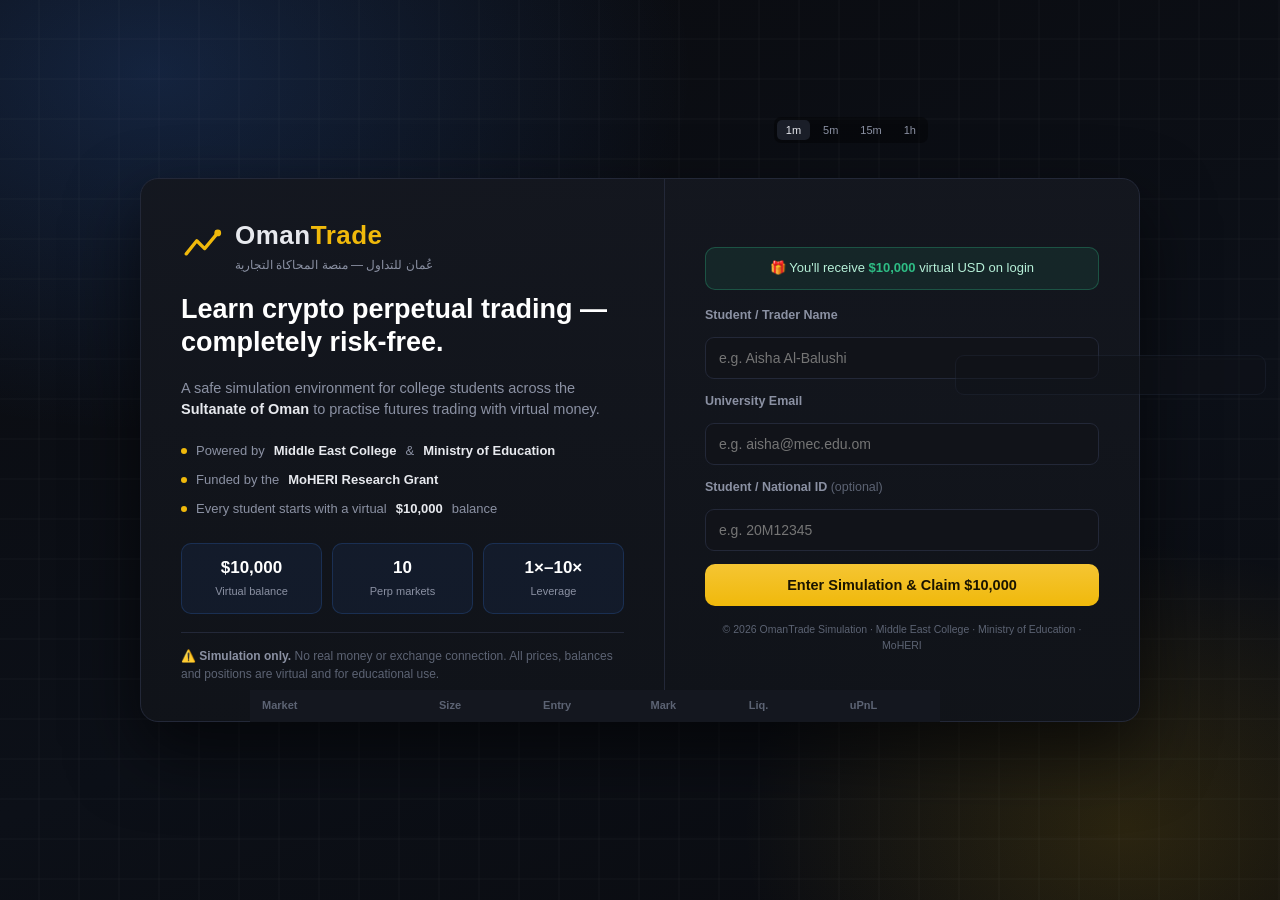
==== index.html @ 2508aff6 "UI overhaul: clearer laptop login (two-column hero) + richer futures trade panel (base size, margin," ====
<!DOCTYPE html>
<html lang="en">
<head>
  <meta charset="UTF-8" />
  <meta name="viewport" content="width=device-width, initial-scale=1.0" />
  <title>OmanTrade — Trading Simulation Platform | Sultanate of Oman</title>
  <meta name="description" content="A Hyperliquid-style trading simulation platform for college students in the Sultanate of Oman. Powered by Middle East College & Ministry of Education. Funded by MoHERI Research Grant." />
  <link rel="stylesheet" href="styles.css" />
  <link rel="preconnect" href="https://fonts.googleapis.com" />
</head>
<body>
  <!-- ========================= LOGIN SCREEN ========================= -->
  <div id="login-screen" class="login-screen">
    <div class="login-bg"></div>
    <div class="login-shell">
      <!-- Left: hero / welcome -->
      <div class="login-hero">
        <div class="brand">
          <div class="brand-mark" aria-hidden="true">
            <svg viewBox="0 0 32 32" width="42" height="42"><path d="M4 22 L12 12 L18 18 L28 6" fill="none" stroke="currentColor" stroke-width="2.5" stroke-linecap="round" stroke-linejoin="round"/><circle cx="28" cy="6" r="2.6" fill="currentColor"/></svg>
          </div>
          <div class="brand-text">
            <h1>Oman<span>Trade</span></h1>
            <p class="brand-sub">عُمان للتداول — منصة المحاكاة التجارية</p>
          </div>
        </div>

        <h2 class="hero-title">Learn crypto perpetual trading —<br/>completely risk-free.</h2>
        <p class="hero-sub">
          A safe simulation environment for college students across the
          <strong>Sultanate of Oman</strong> to practise futures trading with virtual money.
        </p>

        <ul class="partners">
          <li><span class="dot"></span> Powered by <strong>Middle East College</strong> &amp; <strong>Ministry of Education</strong></li>
          <li><span class="dot"></span> Funded by the <strong>MoHERI Research Grant</strong></li>
          <li><span class="dot"></span> Every student starts with a virtual <strong>$10,000</strong> balance</li>
        </ul>

        <div class="hero-stats">
          <div><b>$10,000</b><span>Virtual balance</span></div>
          <div><b>10</b><span>Perp markets</span></div>
          <div><b>1×–10×</b><span>Leverage</span></div>
        </div>

        <p class="disclaimer">
          ⚠️ <strong>Simulation only.</strong> No real money or exchange connection. All prices,
          balances and positions are virtual and for educational use.
        </p>
      </div>

      <!-- Right: login form -->
      <div class="login-form-card">
        <div class="grant-badge">🎁 You'll receive <strong>$10,000</strong> virtual USD on login</div>
        <form id="login-form" class="login-form" novalidate>
          <label for="login-name">Student / Trader Name</label>
          <input id="login-name" name="name" type="text" autocomplete="name" placeholder="e.g. Aisha Al-Balushi" required />

          <label for="login-email">University Email</label>
          <input id="login-email" name="email" type="email" autocomplete="email" placeholder="e.g. aisha@mec.edu.om" required />

          <label for="login-id">Student / National ID <span class="optional">(optional)</span></label>
          <input id="login-id" name="studentId" type="text" placeholder="e.g. 20M12345" />

          <button type="submit" class="btn-primary btn-block">
            Enter Simulation &amp; Claim $10,000
          </button>
          <p id="login-error" class="form-error" role="alert" hidden></p>
        </form>
        <p class="login-foot">© <span id="year"></span> OmanTrade Simulation · Middle East College · Ministry of Education · MoHERI</p>
      </div>
    </div>
  </div>

  <!-- ========================= TRADING APP ========================= -->
  <div id="app" class="app" hidden>
    <!-- Top bar -->
    <header class="topbar">
      <div class="topbar-left">
        <div class="brand-mini">
          <span class="brand-mark-mini">O</span> Oman<span>Trade</span>
        </div>
        <span class="env-badge">SIMULATION</span>
      </div>
      <div class="topbar-right">
        <div class="acct-stat">
          <span class="acct-label">Equity</span>
          <span class="acct-val" id="hdr-equity">$10,000.00</span>
        </div>
        <div class="acct-stat">
          <span class="acct-label">Available</span>
          <span class="acct-val" id="hdr-available">$10,000.00</span>
        </div>
        <div class="acct-stat">
          <span class="acct-label">PnL</span>
          <span class="acct-val" id="hdr-pnl">$0.00</span>
        </div>
        <div class="acct-user">
          <span id="hdr-user">Trader</span>
          <button id="reset-btn" class="btn-ghost" title="Reset simulation account">Reset</button>
          <button id="logout-btn" class="btn-ghost" title="Log out">Logout</button>
        </div>
      </div>
    </header>

    <main class="layout">
      <!-- Markets -->
      <section class="panel markets" aria-label="Markets">
        <div class="panel-head">
          <input id="market-search" type="search" placeholder="Search market…" aria-label="Search market" />
        </div>
        <div class="market-list" id="market-list" role="listbox" aria-label="Available markets"></div>
      </section>

      <!-- Center: chart + positions -->
      <section class="panel center">
        <div class="ticker" id="ticker">
          <div class="ticker-name" id="ticker-name">BTC-PERP</div>
          <div class="ticker-price" id="ticker-price">$0.00</div>
          <div class="ticker-change" id="ticker-change">0.00%</div>
          <div class="ticker-stats" id="ticker-stats"></div>
        </div>
        <div class="chart-wrap">
          <canvas id="chart" aria-label="Price chart"></canvas>
          <div class="chart-interval" id="chart-interval">
            <button data-tf="1m" class="active">1m</button>
            <button data-tf="5m">5m</button>
            <button data-tf="15m">15m</button>
            <button data-tf="1h">1h</button>
          </div>
        </div>
        <div class="bottom-tabs">
          <div class="tab-head">
            <button class="tab active" data-tab="positions">Positions</button>
            <button class="tab" data-tab="orders">Open Orders</button>
            <button class="tab" data-tab="history">History</button>
          </div>
          <div class="tab-body">
            <div class="tab-pane active" id="pane-positions">
              <table class="data-table">
                <thead><tr><th>Market</th><th>Size</th><th>Entry</th><th>Mark</th><th>Liq.</th><th>uPnL</th><th></th></tr></thead>
                <tbody id="positions-body"><tr class="empty"><td colspan="7">No open positions</td></tr></tbody>
              </table>
            </div>
            <div class="tab-pane" id="pane-orders">
              <table class="data-table">
                <thead><tr><th>Market</th><th>Side</th><th>Type</th><th>Price</th><th>Size</th><th></th></tr></thead>
                <tbody id="orders-body"><tr class="empty"><td colspan="6">No open orders</td></tr></tbody>
              </table>
            </div>
            <div class="tab-pane" id="pane-history">
              <table class="data-table">
                <thead><tr><th>Time</th><th>Market</th><th>Side</th><th>Type</th><th>Price</th><th>Size</th></tr></thead>
                <tbody id="history-body"><tr class="empty"><td colspan="6">No trades yet</td></tr></tbody>
              </table>
            </div>
          </div>
        </div>
      </section>

      <!-- Right: order book + trade -->
      <aside class="panel right">
        <div class="orderbook" id="orderbook" aria-label="Order book">
          <div class="ob-title">Order Book</div>
          <div class="ob-head"><span>Price</span><span>Size</span><span>Total</span></div>
          <div class="ob-asks" id="ob-asks"></div>
          <div class="ob-mid" id="ob-mid">$0.00</div>
          <div class="ob-bids" id="ob-bids"></div>
        </div>

        <div class="trade">
          <div class="perp-tag" id="perp-tag">BTC-PERP · Perpetual Futures</div>

          <div class="side-toggle">
            <button id="side-buy" class="active" data-side="buy">Buy / Long</button>
            <button id="side-sell" data-side="sell">Sell / Short</button>
          </div>

          <div class="type-toggle">
            <button id="type-market" class="active" data-type="market">Market</button>
            <button id="type-limit" data-type="limit">Limit</button>
          </div>

          <label class="field" id="price-field">
            <span>Limit Price (USD)</span>
            <input id="trade-price" type="number" step="any" inputmode="decimal" disabled />
          </label>

          <label class="field">
            <span>Order Size (USD notional)</span>
            <input id="trade-size" type="number" step="any" min="0" inputmode="decimal" placeholder="0.00" />
          </label>
          <div class="field-hint" id="trade-base">≈ 0.00000 BTC</div>

          <div class="lev">
            <span>Leverage</span>
            <div class="lev-options" id="lev-options">
              <button data-lev="1">1×</button><button data-lev="2">2×</button>
              <button class="active" data-lev="5">5×</button><button data-lev="10">10×</button>
            </div>
          </div>

          <div class="quick-size" id="quick-size">
            <button data-pct="25">25%</button><button data-pct="50">50%</button>
            <button data-pct="75">75%</button><button data-pct="100">Max</button>
          </div>

          <div class="order-summary" id="trade-margin-info">
            <div><span>Order Value</span><b id="os-value">$0.00</b></div>
            <div><span>MarginReq</span><b id="os-margin">$0.00</b></div>
            <div><span>Liq. Price</span><b id="os-liq">—</b></div>
          </div>

          <button id="trade-submit" class="btn-primary btn-block">Buy / Long BTC-PERP</button>
          <p class="trade-info" id="trade-info">Available: $10,000.00</p>
        </div>
      </aside>
    </main>
  </div>

  <div id="toast" class="toast" role="status" aria-live="polite"></div>

  <script src="app.js"></script>
</body>
</html>
---- styles.css ----
:root {
  --bg: #0a0b0f;
  --bg-2: #111319;
  --panel: #14171f;
  --panel-2: #1a1e28;
  --border: #232838;
  --text: #e7e9ee;
  --muted: #8b91a3;
  --muted-2: #5c6373;
  --green: #2ebd85;
  --green-dim: #14492f;
  --red: #f6465d;
  --red-dim: #4a1722;
  --accent: #f0b90b;
  --accent-2: #3b82f6;
  --radius: 10px;
  --mono: "SF Mono", "Roboto Mono", ui-monospace, Menlo, Consolas, monospace;
  font-synthesis: none;
}

* { box-sizing: border-box; margin: 0; padding: 0; }
html, body { height: 100%; }
body {
  background: var(--bg);
  color: var(--text);
  font-family: -apple-system, BlinkMacSystemFont, "Segoe UI", Roboto, Helvetica, Arial, sans-serif;
  font-size: 14px;
  line-height: 1.45;
  -webkit-font-smoothing: antialiased;
}
button { font-family: inherit; cursor: pointer; border: none; background: none; color: inherit; }
input { font-family: inherit; }
a { color: var(--accent-2); }
::-webkit-scrollbar { width: 8px; height: 8px; }
::-webkit-scrollbar-thumb { background: #2a2f3d; border-radius: 4px; }
::-webkit-scrollbar-track { background: transparent; }

.green { color: var(--green); }
.red { color: var(--red); }
.mono { font-family: var(--mono); }

/* ========================= LOGIN ========================= */
.login-screen {
  position: fixed; inset: 0;
  display: flex; align-items: center; justify-content: center;
  padding: 28px 20px; overflow-y: auto;
}
.login-bg {
  position: fixed; inset: 0; z-index: 0;
  background:
    radial-gradient(900px 600px at 12% 8%, rgba(59,130,246,0.20), transparent 60%),
    radial-gradient(700px 520px at 88% 92%, rgba(240,185,11,0.14), transparent 55%),
    linear-gradient(160deg, #0a0b0f, #0c1018 60%, #0a0b0f);
}
.login-bg::after {
  content: ""; position: absolute; inset: 0;
  background-image: url("data:image/svg+xml,%3Csvg xmlns='http://www.w3.org/2000/svg' width='40' height='40'%3E%3Cpath d='M0 39h40M39 0v40' stroke='%23ffffff' stroke-opacity='0.03'/%3E%3C/svg%3E");
}
.login-shell {
  position: relative; z-index: 1;
  width: 100%; max-width: 1000px;
  display: grid; grid-template-columns: 1.05fr 0.95fr; gap: 0;
  background: linear-gradient(180deg, rgba(20,23,31,0.96), rgba(16,19,25,0.96));
  border: 1px solid var(--border); border-radius: 18px; overflow: hidden;
  box-shadow: 0 30px 70px rgba(0,0,0,0.6);
}
.login-hero {
  padding: 38px 40px; border-right: 1px solid var(--border);
  display: flex; flex-direction: column; gap: 18px;
}
.brand { display: flex; align-items: center; gap: 12px; }
.brand-mark { color: var(--accent); display: flex; }
.brand-text h1 { font-size: 26px; letter-spacing: 0.5px; font-weight: 800; }
.brand-text h1 span { color: var(--accent); }
.brand-sub { color: var(--muted); font-size: 12px; margin-top: 2px; }

.hero-title { font-size: 27px; line-height: 1.25; font-weight: 800; color: #fff; }
.hero-sub { color: var(--muted); font-size: 14.5px; }
.hero-sub strong { color: var(--text); }

.partners { list-style: none; display: grid; gap: 10px; margin-top: 4px; }
.partners li { display: flex; align-items: flex-start; gap: 9px; font-size: 13px; color: var(--muted); }
.partners li strong { color: var(--text); }
.partners .dot { margin-top: 6px; width: 6px; height: 6px; min-width: 6px; border-radius: 50%; background: var(--accent); }

.hero-stats { display: grid; grid-template-columns: repeat(3,1fr); gap: 10px; margin-top: 6px; }
.hero-stats div {
  background: rgba(59,130,246,0.07); border: 1px solid rgba(59,130,246,0.2);
  border-radius: 10px; padding: 12px 10px; text-align: center;
}
.hero-stats b { display: block; font-size: 17px; font-weight: 800; color: #fff; }
.hero-stats span { font-size: 11px; color: var(--muted); }

.disclaimer {
  font-size: 12px; color: var(--muted-2); line-height: 1.5;
  border-top: 1px solid var(--border); padding-top: 14px;
}
.disclaimer strong { color: var(--muted); }

.login-form-card { padding: 38px 40px; display: flex; flex-direction: column; gap: 16px; justify-content: center; }
.grant-badge {
  background: rgba(46,189,133,0.10); border: 1px solid rgba(46,189,133,0.3);
  color: #b6f0d8; border-radius: 10px; padding: 11px 14px; font-size: 13px; text-align: center;
}
.grant-badge strong { color: var(--green); }

.login-form { display: grid; gap: 13px; }
.login-form label { font-size: 12.5px; color: var(--muted); font-weight: 600; }
.login-form .optional { color: var(--muted-2); font-weight: 400; }
.login-form input {
  background: var(--bg-2); border: 1px solid var(--border);
  border-radius: 9px; padding: 12px 13px; color: var(--text); font-size: 14px; width: 100%;
  transition: border-color .15s;
}
.login-form input:focus { outline: none; border-color: var(--accent-2); }
.btn-primary {
  background: linear-gradient(180deg, #f5c533, var(--accent));
  color: #1a1400; font-weight: 700; border-radius: 10px;
  padding: 13px 16px; font-size: 14.5px; transition: filter .15s, transform .05s;
}
.btn-primary:hover { filter: brightness(1.05); }
.btn-primary:active { transform: translateY(1px); }
.btn-block { width: 100%; }
.form-error { color: var(--red); font-size: 12.5px; }
.login-foot { text-align: center; font-size: 10.5px; color: var(--muted-2); }

@media (max-width: 860px) {
  .login-shell { grid-template-columns: 1fr; max-width: 460px; }
  .login-hero { border-right: none; border-bottom: 1px solid var(--border); }
}

/* ========================= APP ========================= */
.app { display: flex; flex-direction: column; height: 100vh; }

.topbar {
  display: flex; align-items: center; justify-content: space-between;
  height: 54px; padding: 0 16px;
  background: var(--panel); border-bottom: 1px solid var(--border); flex-shrink: 0;
}
.topbar-left { display: flex; align-items: center; gap: 12px; }
.brand-mini { font-weight: 800; font-size: 15px; letter-spacing: .3px; }
.brand-mini span { color: var(--accent); }
.brand-mark-mini {
  display: inline-flex; align-items: center; justify-content: center;
  width: 22px; height: 22px; border-radius: 6px; margin-right: 6px;
  background: var(--accent); color: #1a1400; font-weight: 900; font-size: 13px; vertical-align: middle;
}
.env-badge {
  font-size: 10px; font-weight: 700; letter-spacing: .8px; color: var(--accent);
  background: rgba(240,185,11,0.12); border: 1px solid rgba(240,185,11,0.3);
  border-radius: 5px; padding: 2px 7px;
}
.topbar-right { display: flex; align-items: center; gap: 18px; }
.acct-stat { display: flex; flex-direction: column; align-items: flex-end; }
.acct-label { font-size: 10px; color: var(--muted-2); text-transform: uppercase; letter-spacing: .5px; }
.acct-val { font-family: var(--mono); font-size: 14px; font-weight: 600; }
.acct-user { display: flex; align-items: center; gap: 8px; }
.acct-user span { font-size: 13px; color: var(--text); max-width: 110px; overflow: hidden; text-overflow: ellipsis; white-space: nowrap; }
.btn-ghost { border: 1px solid var(--border); border-radius: 7px; padding: 6px 12px; color: var(--muted); font-size: 12px; }
.btn-ghost:hover { color: var(--text); border-color: var(--muted-2); }

.layout { flex: 1; display: grid; grid-template-columns: 250px 1fr 340px; min-height: 0; }
.panel { background: var(--panel); min-height: 0; display: flex; flex-direction: column; }
.markets { border-right: 1px solid var(--border); }
.center { background: var(--bg); }
.right { border-left: 1px solid var(--border); overflow-y: auto; }

.panel-head { padding: 10px; border-bottom: 1px solid var(--border); }
#market-search {
  width: 100%; background: var(--bg-2); border: 1px solid var(--border);
  border-radius: 8px; padding: 9px 11px; color: var(--text); font-size: 13px;
}
#market-search:focus { outline: none; border-color: var(--accent-2); }

.market-list { overflow-y: auto; flex: 1; }
.market-row {
  display: grid; grid-template-columns: 1fr auto; gap: 2px;
  padding: 10px 12px; border-bottom: 1px solid rgba(35,40,56,0.5);
  cursor: pointer; transition: background .12s;
}
.market-row:hover { background: var(--panel-2); }
.market-row.active { background: var(--panel-2); box-shadow: inset 3px 0 0 var(--accent); }
.market-row .m-name { font-weight: 600; font-size: 13px; }
.market-row .m-sub { font-size: 10.5px; color: var(--muted-2); }
.market-row .m-price { font-family: var(--mono); font-size: 13px; text-align: right; }
.market-row .m-chg { font-family: var(--mono); font-size: 11px; text-align: right; }

/* center */
.ticker { display: flex; align-items: baseline; gap: 18px; padding: 12px 16px; border-bottom: 1px solid var(--border); flex-wrap: wrap; }
.ticker-name { font-size: 18px; font-weight: 800; }
.ticker-price { font-family: var(--mono); font-size: 21px; font-weight: 700; }
.ticker-change { font-family: var(--mono); font-size: 13px; }
.ticker-stats { display: flex; gap: 16px; margin-left: auto; color: var(--muted); font-size: 12px; flex-wrap: wrap; }
.ticker-stats span { white-space: nowrap; }
.ticker-stats b { color: var(--text); font-family: var(--mono); font-weight: 600; }

.chart-wrap { position: relative; flex: 1; min-height: 200px; }
#chart { width: 100%; height: 100%; display: block; }
.chart-interval {
  position: absolute; top: 8px; right: 12px; display: flex; gap: 4px;
  background: rgba(0,0,0,0.35); border-radius: 7px; padding: 3px;
}
.chart-interval button { font-size: 11px; padding: 4px 9px; border-radius: 5px; color: var(--muted); }
.chart-interval button.active { background: var(--panel-2); color: var(--text); }

.bottom-tabs { border-top: 1px solid var(--border); height: 250px; display: flex; flex-direction: column; background: var(--panel); }
.tab-head { display: flex; gap: 4px; padding: 6px 10px 0; border-bottom: 1px solid var(--border); }
.tab { font-size: 12.5px; padding: 8px 12px; color: var(--muted); border-bottom: 2px solid transparent; }
.tab.active { color: var(--text); border-bottom-color: var(--accent); }
.tab-body { flex: 1; overflow-y: auto; }
.tab-pane { display: none; }
.tab-pane.active { display: block; }

.data-table { width: 100%; border-collapse: collapse; font-size: 12.5px; }
.data-table th { text-align: right; color: var(--muted-2); font-weight: 600; font-size: 11px; padding: 8px 12px; position: sticky; top: 0; background: var(--panel); }
.data-table th:first-child, .data-table td:first-child { text-align: left; }
.data-table td { text-align: right; padding: 9px 12px; border-bottom: 1px solid rgba(35,40,56,0.5); font-family: var(--mono); }
.data-table td:first-child { font-family: inherit; font-weight: 600; }
.data-table .empty td { text-align: center; color: var(--muted-2); font-family: inherit; padding: 28px; }
.btn-close-pos { font-size: 11px; padding: 4px 10px; border-radius: 6px; border: 1px solid var(--border); color: var(--red); }
.btn-close-pos:hover { background: var(--red-dim); }
.btn-cancel { font-size: 11px; padding: 4px 10px; border-radius: 6px; border: 1px solid var(--border); color: var(--muted); }
.btn-cancel:hover { background: var(--panel-2); }

/* order book */
.orderbook { padding: 8px 10px 12px; border-bottom: 1px solid var(--border); flex-shrink: 0; }
.ob-title { font-size: 11px; color: var(--muted-2); text-transform: uppercase; letter-spacing: .5px; padding: 2px 4px 8px; }
.ob-head { display: grid; grid-template-columns: 1fr 1fr 1fr; font-size: 10.5px; color: var(--muted-2); padding: 0 4px 5px; }
.ob-head span:not(:first-child) { text-align: right; }
.ob-asks, .ob-bids { display: flex; flex-direction: column-reverse; }
.ob-row { position: relative; display: grid; grid-template-columns: 1fr 1fr 1fr; font-family: var(--mono); font-size: 12px; padding: 2px 4px; }
.ob-row span:not(:first-child) { text-align: right; }
.ob-row .ob-depth { position: absolute; top: 0; bottom: 0; right: 0; opacity: .14; z-index: 0; }
.ob-asks .ob-row .ob-depth { background: var(--red); }
.ob-bids .ob-row .ob-depth { background: var(--green); }
.ob-asks .ob-row span:first-child { color: var(--red); }
.ob-bids .ob-row span:first-child { color: var(--green); }
.ob-row span { position: relative; z-index: 1; }
.ob-mid { text-align: center; font-family: var(--mono); font-size: 15px; font-weight: 700; padding: 7px 0; border-top: 1px solid var(--border); border-bottom: 1px solid var(--border); margin: 4px 0; }

/* trade */
.trade { padding: 14px; display: grid; gap: 13px; flex-shrink: 0; }
.perp-tag { font-size: 12px; color: var(--muted); font-weight: 600; text-align: center;
  background: var(--bg-2); border: 1px solid var(--border); border-radius: 7px; padding: 7px; }
.perp-tag b { color: var(--text); }

.side-toggle, .type-toggle { display: grid; grid-template-columns: 1fr 1fr; gap: 8px; }
.side-toggle button, .type-toggle button {
  padding: 11px; border-radius: 9px; font-weight: 700; font-size: 13.5px;
  border: 1px solid var(--border); color: var(--muted); background: var(--bg-2);
}
#side-buy.active { background: var(--green-dim); color: var(--green); border-color: var(--green); }
#side-sell.active { background: var(--red-dim); color: var(--red); border-color: var(--red); }
.type-toggle button.active { background: var(--panel-2); color: var(--text); border-color: var(--muted-2); }

.field { display: grid; gap: 6px; }
.field > span { font-size: 12px; color: var(--muted); }
.field input { background: var(--bg-2); border: 1px solid var(--border); border-radius: 9px; padding: 11px 12px; color: var(--text); font-family: var(--mono); font-size: 14px; }
.field input:focus { outline: none; border-color: var(--accent-2); }
.field input:disabled { opacity: .45; }
.field-hint { font-size: 11.5px; color: var(--muted-2); font-family: var(--mono); margin-top: -6px; }

.lev { display: flex; align-items: center; justify-content: space-between; }
.lev > span { font-size: 12px; color: var(--muted); }
.lev-options { display: flex; gap: 5px; }
.lev-options button { font-size: 11.5px; padding: 6px 11px; border-radius: 7px; border: 1px solid var(--border); color: var(--muted); }
.lev-options button.active { background: var(--accent); color: #1a1400; border-color: var(--accent); font-weight: 700; }

.quick-size { display: grid; grid-template-columns: repeat(4,1fr); gap: 6px; }
.quick-size button { font-size: 11.5px; padding: 8px 0; border-radius: 7px; border: 1px solid var(--border); color: var(--muted); }
.quick-size button:hover { color: var(--text); border-color: var(--muted-2); }

.order-summary {
  display: grid; gap: 6px; background: var(--bg-2); border: 1px solid var(--border);
  border-radius: 9px; padding: 10px 12px;
}
.order-summary div { display: flex; justify-content: space-between; font-size: 12px; }
.order-summary span { color: var(--muted); }
.order-summary b { font-family: var(--mono); color: var(--text); font-weight: 600; }

.trade-info { font-size: 11.5px; color: var(--muted-2); text-align: center; }

/* toast */
.toast {
  position: fixed; bottom: 24px; left: 50%; transform: translateX(-50%) translateY(20px);
  background: var(--panel-2); border: 1px solid var(--border); color: var(--text);
  padding: 12px 18px; border-radius: 10px; font-size: 13px; opacity: 0;
  pointer-events: none; transition: opacity .2s, transform .2s; z-index: 100;
  box-shadow: 0 12px 30px rgba(0,0,0,0.5); max-width: 90%;
}
.toast.show { opacity: 1; transform: translateX(-50%) translateY(0); }
.toast.success { border-color: var(--green); }
.toast.error { border-color: var(--red); }

@media (max-width: 1100px) { .layout { grid-template-columns: 210px 1fr 300px; } }
@media (max-width: 860px) {
  .layout { grid-template-columns: 1fr; grid-auto-rows: min-content; overflow-y: auto; }
  .markets { max-height: 260px; border-right: none; border-bottom: 1px solid var(--border); }
  .right { border-left: none; border-top: 1px solid var(--border); overflow-y: visible; }
  .bottom-tabs { height: auto; }
  .topbar-right { gap: 10px; }
  .acct-stat:first-child { display: none; }
}
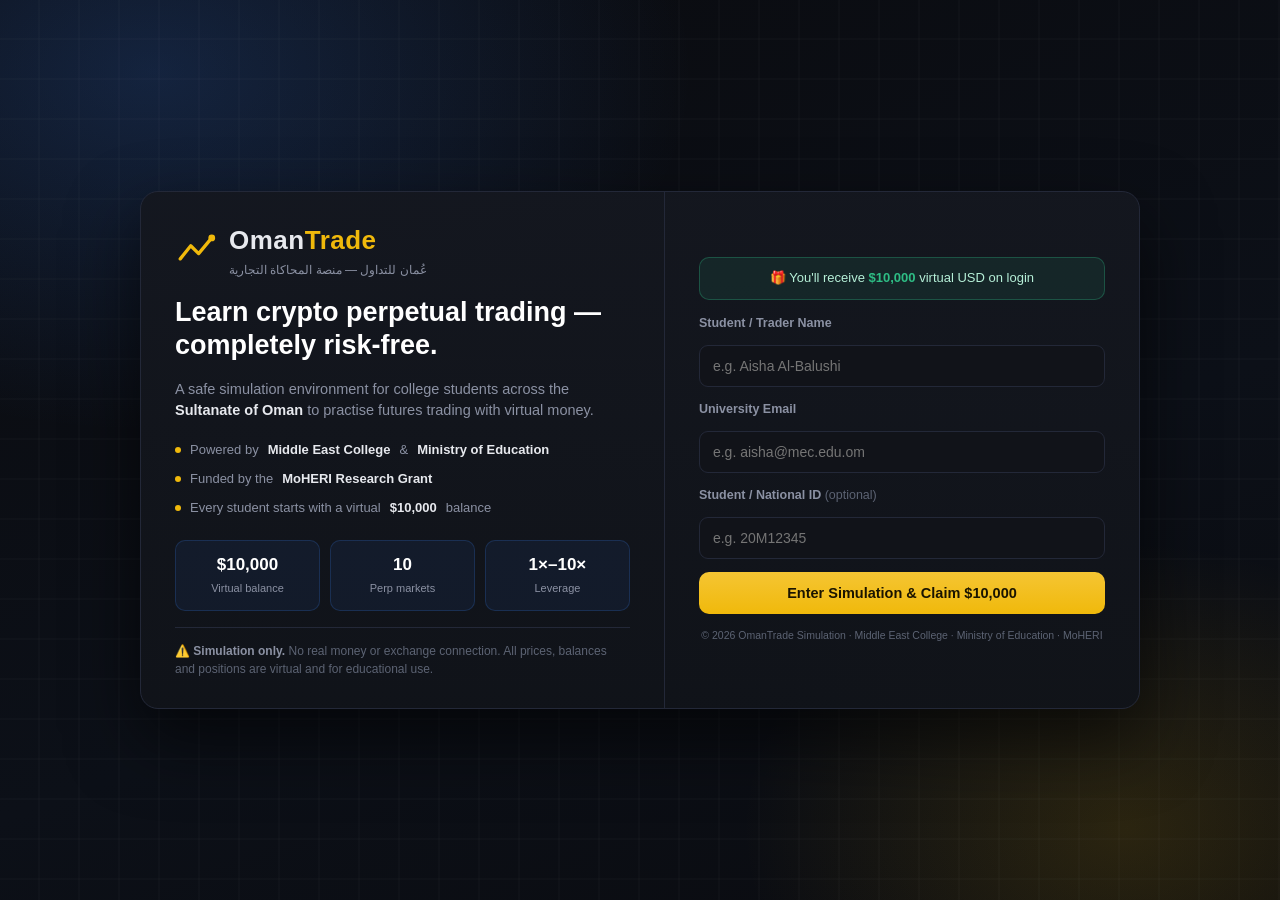
==== commit 687a8667: "Guarantee login screen hides (inline display:none) + cache-bust assets (?v=3)" ====
--- a/index.html
+++ b/index.html
@@ -5,7 +5,7 @@
   <meta name="viewport" content="width=device-width, initial-scale=1.0" />
   <title>OmanTrade — Trading Simulation Platform | Sultanate of Oman</title>
   <meta name="description" content="A Hyperliquid-style trading simulation platform for college students in the Sultanate of Oman. Powered by Middle East College & Ministry of Education. Funded by MoHERI Research Grant." />
-  <link rel="stylesheet" href="styles.css" />
+  <link rel="stylesheet" href="styles.css?v=3" />
   <link rel="preconnect" href="https://fonts.googleapis.com" />
 </head>
 <body>
@@ -220,6 +220,6 @@
 
   <div id="toast" class="toast" role="status" aria-live="polite"></div>
 
-  <script src="app.js"></script>
+  <script src="app.js?v=3"></script>
 </body>
 </html>
--- a/styles.css
+++ b/styles.css
@@ -19,6 +19,7 @@
 }
 
 * { box-sizing: border-box; margin: 0; padding: 0; }
+[hidden] { display: none !important; }
 html, body { height: 100%; }
 body {
   background: var(--bg);
@@ -42,11 +43,10 @@
 /* ========================= LOGIN ========================= */
 .login-screen {
   position: fixed; inset: 0;
-  display: flex; align-items: center; justify-content: center;
-  padding: 28px 20px; overflow-y: auto;
+  display: flex; overflow-y: auto; padding: 28px 20px;
 }
 .login-bg {
-  position: fixed; inset: 0; z-index: 0;
+  position: fixed; inset: 0; z-index: 0; pointer-events: none;
   background:
     radial-gradient(900px 600px at 12% 8%, rgba(59,130,246,0.20), transparent 60%),
     radial-gradient(700px 520px at 88% 92%, rgba(240,185,11,0.14), transparent 55%),
@@ -57,7 +57,7 @@
   background-image: url("data:image/svg+xml,%3Csvg xmlns='http://www.w3.org/2000/svg' width='40' height='40'%3E%3Cpath d='M0 39h40M39 0v40' stroke='%23ffffff' stroke-opacity='0.03'/%3E%3C/svg%3E");
 }
 .login-shell {
-  position: relative; z-index: 1;
+  position: relative; z-index: 2; margin: auto;
   width: 100%; max-width: 1000px;
   display: grid; grid-template-columns: 1.05fr 0.95fr; gap: 0;
   background: linear-gradient(180deg, rgba(20,23,31,0.96), rgba(16,19,25,0.96));
@@ -65,8 +65,8 @@
   box-shadow: 0 30px 70px rgba(0,0,0,0.6);
 }
 .login-hero {
-  padding: 38px 40px; border-right: 1px solid var(--border);
-  display: flex; flex-direction: column; gap: 18px;
+  padding: 30px 34px; border-right: 1px solid var(--border);
+  display: flex; flex-direction: column; gap: 16px;
 }
 .brand { display: flex; align-items: center; gap: 12px; }
 .brand-mark { color: var(--accent); display: flex; }
@@ -97,7 +97,7 @@
 }
 .disclaimer strong { color: var(--muted); }
 
-.login-form-card { padding: 38px 40px; display: flex; flex-direction: column; gap: 16px; justify-content: center; }
+.login-form-card { padding: 30px 34px; display: flex; flex-direction: column; gap: 14px; justify-content: center; }
 .grant-badge {
   background: rgba(46,189,133,0.10); border: 1px solid rgba(46,189,133,0.3);
   color: #b6f0d8; border-radius: 10px; padding: 11px 14px; font-size: 13px; text-align: center;
